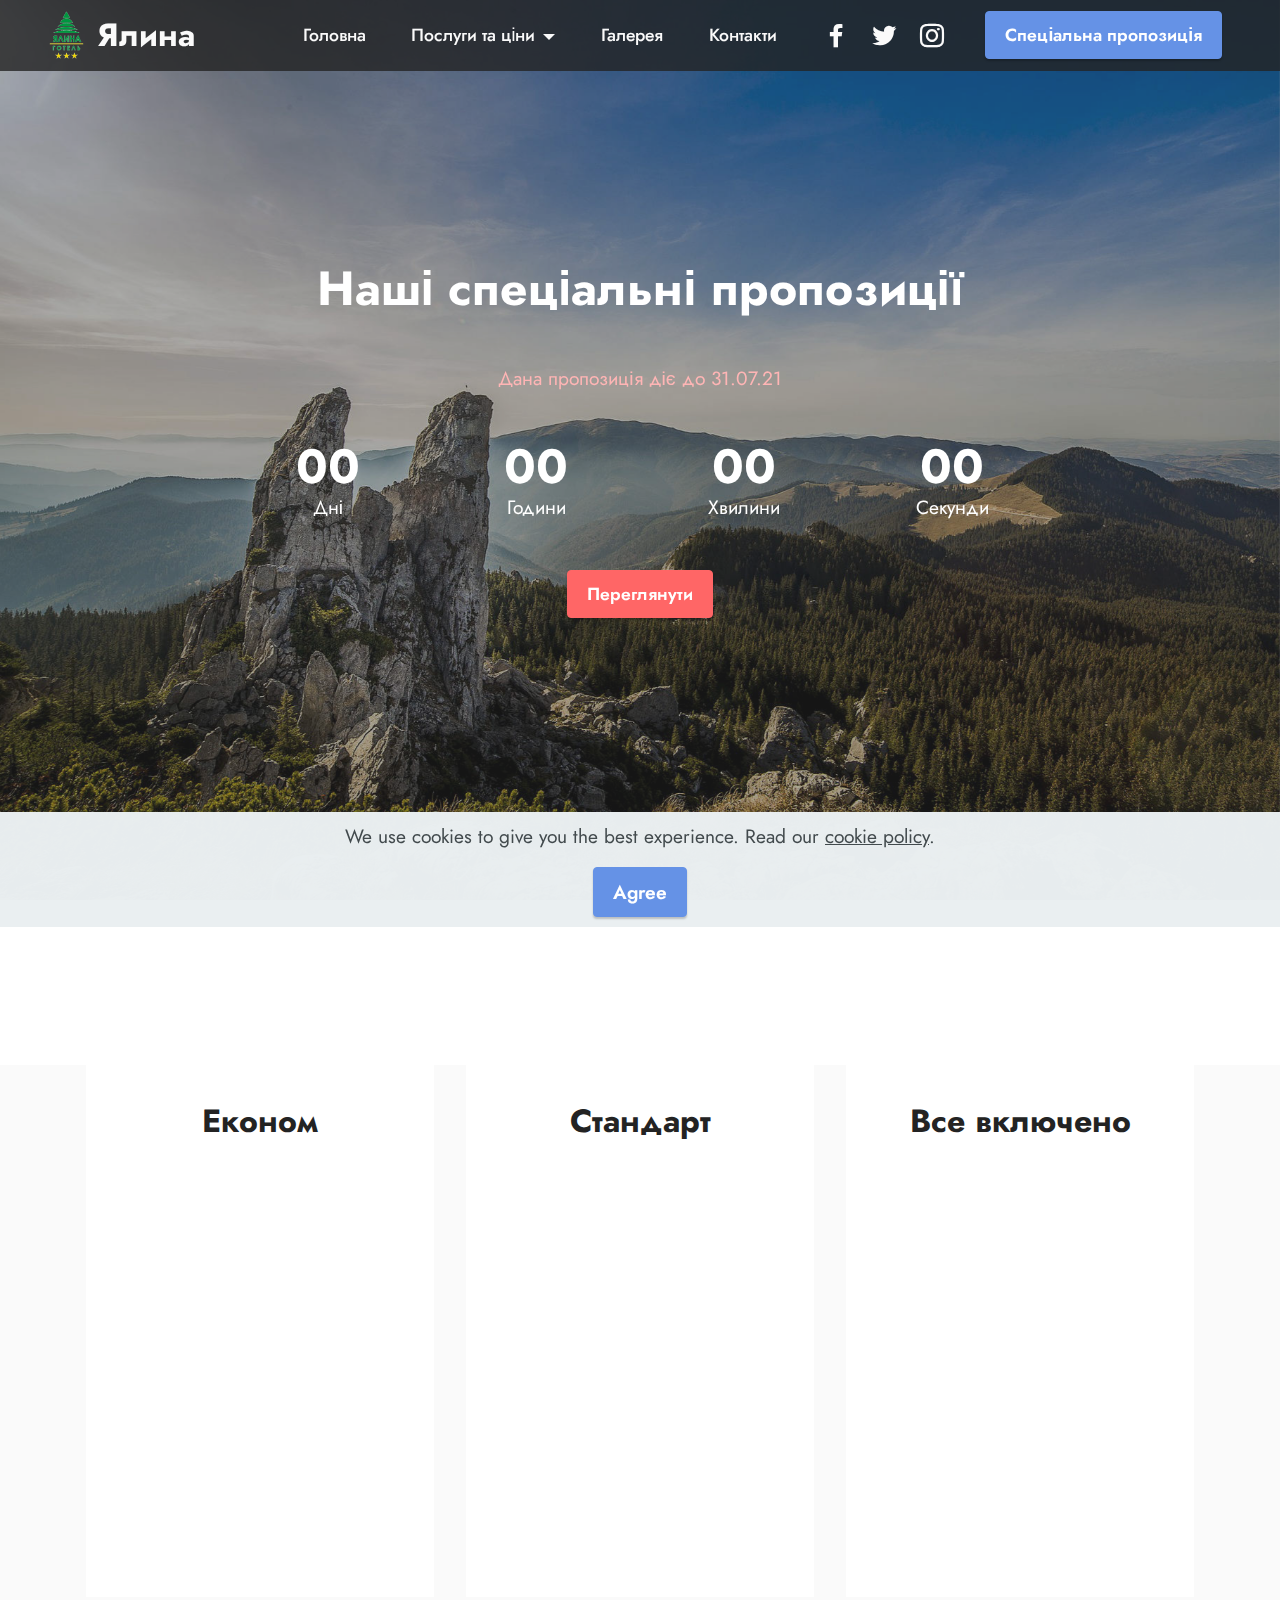
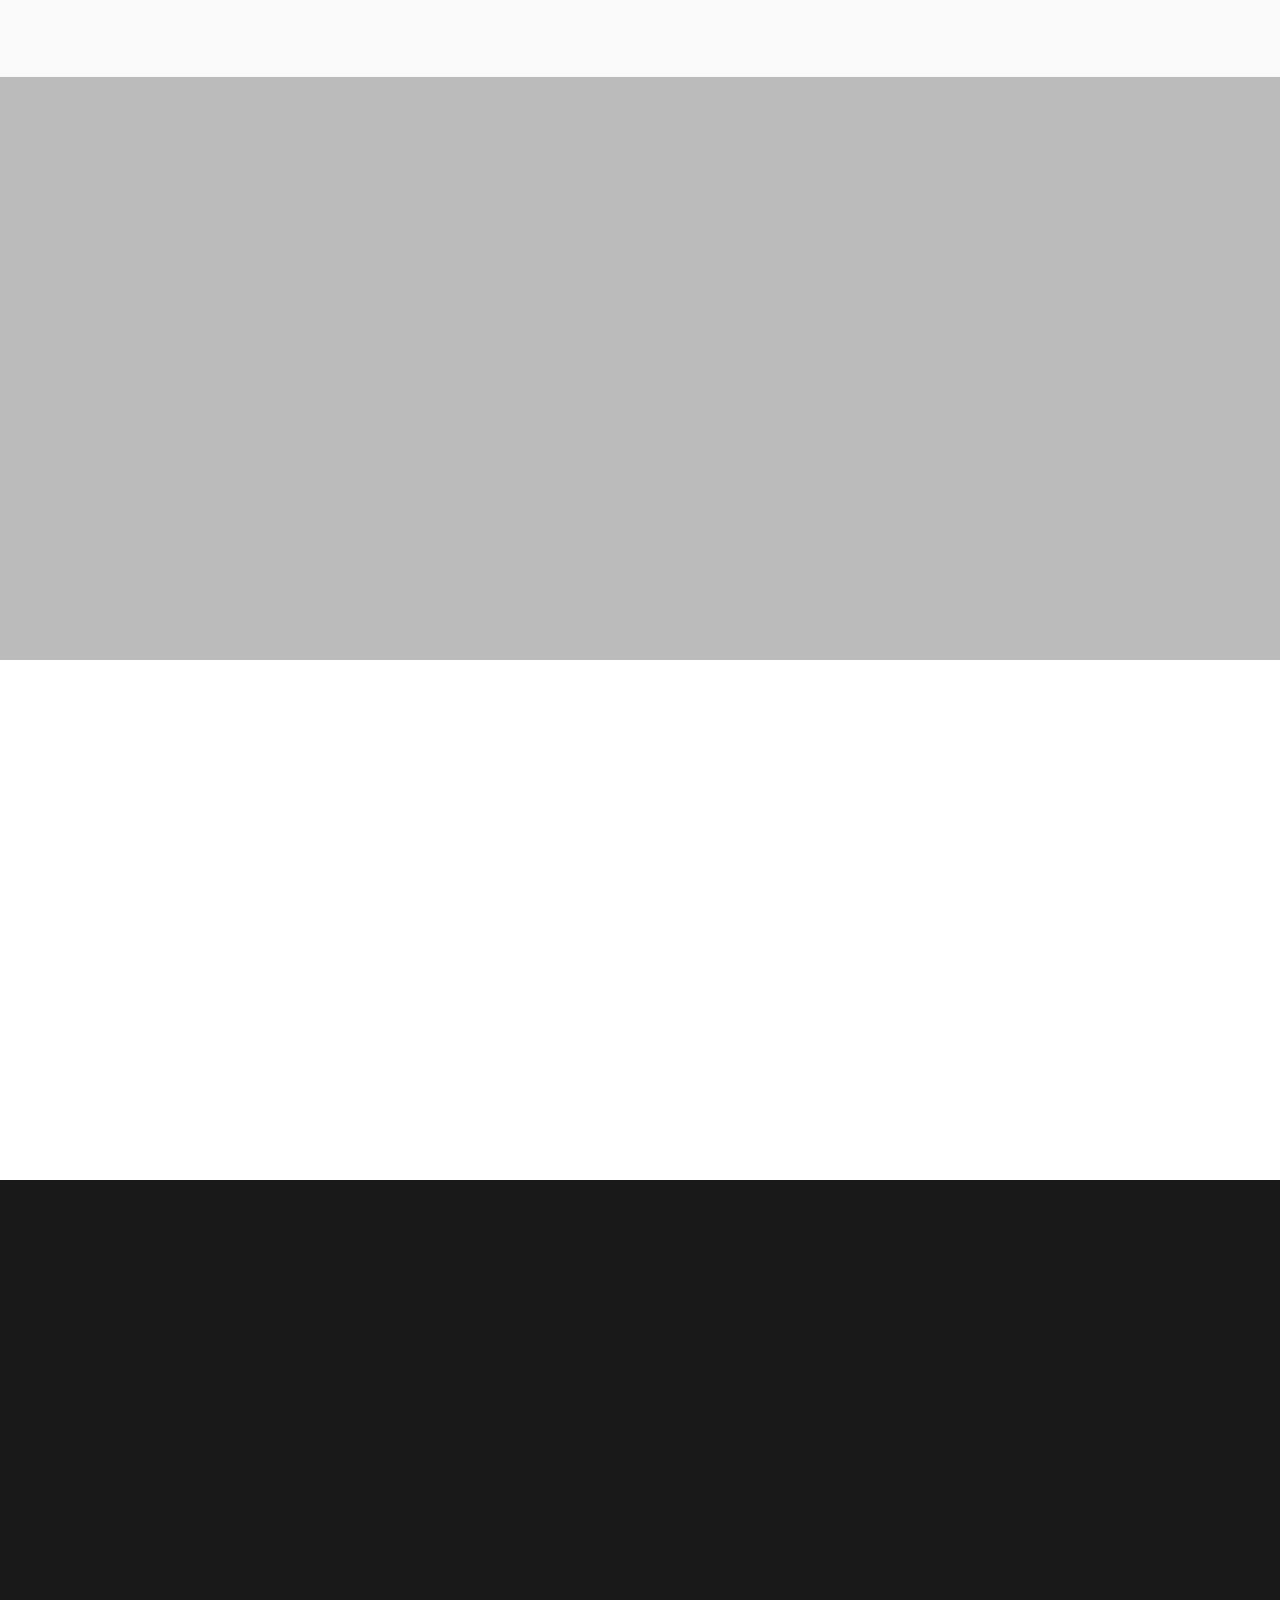
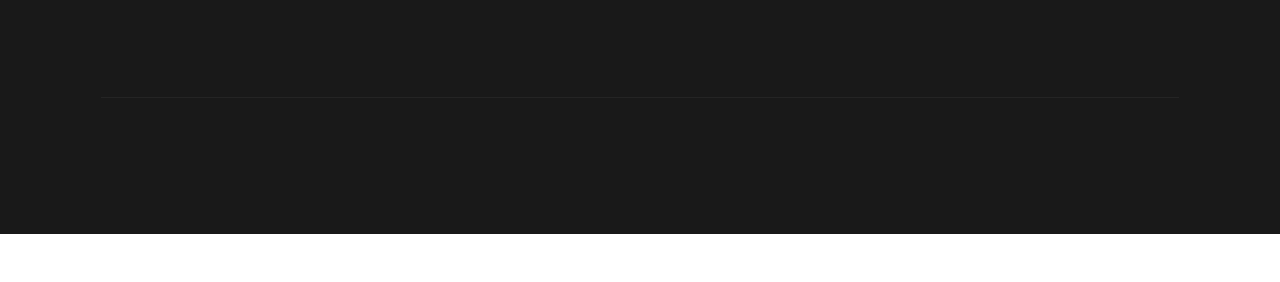
==== specilna-propozucia.html @ 3aae011f "Add files via upload" ====
<!DOCTYPE html>
<html  >
<head>
  <!-- Site made with Mobirise Website Builder v5.3.0, https://mobirise.com -->
  <meta charset="UTF-8">
  <meta http-equiv="X-UA-Compatible" content="IE=edge">
  <meta name="generator" content="Mobirise v5.3.0, mobirise.com">
  <meta name="twitter:card" content="summary_large_image"/>
  <meta name="twitter:image:src" content="assets/images/specilna-propozucia-meta.png">
  <meta property="og:image" content="assets/images/specilna-propozucia-meta.png">
  <meta name="twitter:title" content="Акція - готель "Ялина"">
  <meta name="viewport" content="width=device-width, initial-scale=1, minimum-scale=1">
  <link rel="shortcut icon" href="assets/images/logo1-74x95.png" type="image/x-icon">
  <meta name="description" content="">
  
  
  <title>Акція - готель "Ялина"</title>
  <link rel="stylesheet" href="assets/tether/tether.min.css">
  <link rel="stylesheet" href="assets/bootstrap/css/bootstrap.min.css">
  <link rel="stylesheet" href="assets/bootstrap/css/bootstrap-grid.min.css">
  <link rel="stylesheet" href="assets/bootstrap/css/bootstrap-reboot.min.css">
  <link rel="stylesheet" href="assets/web/assets/gdpr-plugin/gdpr-styles.css">
  <link rel="stylesheet" href="assets/animatecss/animate.css">
  <link rel="stylesheet" href="assets/dropdown/css/style.css">
  <link rel="stylesheet" href="assets/formstyler/jquery.formstyler.css">
  <link rel="stylesheet" href="assets/formstyler/jquery.formstyler.theme.css">
  <link rel="stylesheet" href="assets/datepicker/jquery.datetimepicker.min.css">
  <link rel="stylesheet" href="assets/socicon/css/styles.css">
  <link rel="stylesheet" href="assets/theme/css/style.css">
  <link rel="preload" as="style" href="assets/mobirise/css/mbr-additional.css"><link rel="stylesheet" href="assets/mobirise/css/mbr-additional.css" type="text/css">
  
  
  
  
</head>
<body>
  
  <section class="menu menu3 cid-sxKw4YbB1I" once="menu" id="menu3-o">
    
    <nav class="navbar navbar-dropdown navbar-fixed-top navbar-expand-lg">
        <div class="container-fluid">
            <div class="navbar-brand">
                <span class="navbar-logo">
                    
                        <a href="index.html"><img src="assets/images/logo1-74x95.png" alt="OdesaTour" style="height: 3rem;"></a>
                    
                </span>
                <span class="navbar-caption-wrap"><a class="navbar-caption text-white text-primary display-5" href="index.html">Ялина</a></span>
            </div>
            <button class="navbar-toggler" type="button" data-toggle="collapse" data-target="#navbarSupportedContent" aria-controls="navbarNavAltMarkup" aria-expanded="false" aria-label="Toggle navigation">
                <div class="hamburger">
                    <span></span>
                    <span></span>
                    <span></span>
                    <span></span>
                </div>
            </button>
            <div class="collapse navbar-collapse" id="navbarSupportedContent">
                <ul class="navbar-nav nav-dropdown" data-app-modern-menu="true"><li class="nav-item"><a class="nav-link link text-white text-primary display-4" href="index.html">
                            Головна</a></li>
                    <li class="nav-item dropdown"><a class="nav-link link text-white dropdown-toggle display-4" href="#" data-toggle="dropdown-submenu" aria-expanded="true">
                            Послуги та ціни</a><div class="dropdown-menu"><a class="text-white dropdown-item text-primary display-4" href="rozvagy.html">Розваги</a><a class="text-white dropdown-item text-primary display-4" href="prozhyvannya.html">Проживання</a><a class="text-white dropdown-item text-primary display-4" href="harchuvannya.html">Харчування</a></div></li>
                    <li class="nav-item"><a class="nav-link link text-white text-primary display-4" href="galereya.html">Галерея</a>
                    </li><li class="nav-item"><a class="nav-link link text-white text-primary display-4" href="contacts.html">Контакти</a></li></ul>
                <div class="icons-menu">
                    <a class="iconfont-wrapper" href="https://facebook.com" target="_blank">
                        <span class="p-2 mbr-iconfont socicon-facebook socicon"></span>
                    </a>
                    <a class="iconfont-wrapper" href="https://twitter.com" target="_blank">
                        <span class="p-2 mbr-iconfont socicon-twitter socicon"></span>
                    </a>
                    <a class="iconfont-wrapper" href="https://instagram.com" target="_blank">
                        <span class="p-2 mbr-iconfont socicon-instagram socicon"></span>
                    </a>
                    
                </div>
                <div class="navbar-buttons mbr-section-btn"><a class="btn btn-primary display-4" href="specilna-propozucia.html">
                        Спеціальна пропозиція</a></div>
            </div>
        </div>
    </nav>
</section>

<section class="countdown4 cid-sxKw58OVvD mbr-fullscreen mbr-parallax-background" id="countdown4-u">
    
    <div class="mbr-overlay" style="opacity: 0.4; background-color: rgb(53, 53, 53);">
    </div>
    <div class="container-fluid">
        <div class="row justify-content-center">
            <div class="col-lg-8">
                <h3 class="mbr-section-title mb-5 align-center mbr-fonts-style display-2">
                    <strong>Наші спеціальні пропозиції</strong></h3>
                <h4 class="mbr-section-subtitle mb-5 align-center mbr-fonts-style display-7">
                    Дана пропозиція діє до 31.07.21</h4>
                <div class="countdown-cont align-center mb-5">
                    <div class="daysCountdown col-xs-3 col-sm-3 col-md-3" title="Дні"></div>
                    <div class="hoursCountdown col-xs-3 col-sm-3 col-md-3" title="Години"></div>
                    <div class="minutesCountdown col-xs-3 col-sm-3 col-md-3" title="Хвилини"></div>
                    <div class="secondsCountdown col-xs-3 col-sm-3 col-md-3" title="Секунди"></div>
                    <div class="countdown" data-due-date="2021/07/31"></div>
                </div>
                
                
                <div class="mbr-section-btn align-center mt-5"><a class="btn btn-secondary display-4" href="specilna-propozucia.html#content4-15">
                        Переглянути</a></div>
            </div>
        </div>
    </div>
</section>

<section class="content4 cid-sxKxhBatUi" id="content4-15">
    
    
    <div class="container-fluid">
        <div class="row justify-content-center">
            <div class="title col-md-12 col-lg-10">
                <h3 class="mbr-section-title mbr-fonts-style align-center mb-4 display-2"><strong>Комплексні пакети послуг</strong></h3>
                
                
            </div>
        </div>
    </div>
</section>

<section class="pricing2 cid-sxKwYdld9l" id="pricing2-13">
    

    
    <div class="container">
        <div class="row justify-content-center">
            <div class="col-12 col-md-6 align-center col-lg-4">
                <div class="plan">
                    <div class="plan-header">
                        <h6 class="plan-title mbr-fonts-style mb-3 display-5">
                            <strong>Економ</strong></h6>
                        <div class="plan-price">
                            <p class="price mbr-fonts-style m-0 display-2"><strong>400 грн.</strong></p>
                            <p class="price-term mbr-fonts-style mb-3 display-7"><strong>за персону/день</strong></p>
                        </div>
                    </div>
                    <div class="plan-body">
                        <div class="plan-list mb-4">
                            <ul class="list-group mbr-fonts-style list-group-flush display-7">
                                <li class="list-group-item">Зустріч та трансфер&nbsp;</li><li class="list-group-item">Проживання (номер стандарт)</li><li class="list-group-item">Сніданки включені</li><li class="list-group-item">2 екскурсії на вибір</li>
                            </ul>
                        </div>
                        <div class="mbr-section-btn text-center"><a href="specilna-propozucia.html#form3-z" class="btn btn-primary display-4">Замовити</a></div>
                    </div>
                </div>
            </div>
            <div class="col-12 col-md-6 align-center col-lg-4">
                <div class="plan">
                    <div class="plan-header">
                        <h6 class="plan-title mbr-fonts-style mb-3 display-5">
                            <strong>Стандарт</strong></h6>
                        <div class="plan-price">
                            <p class="price mbr-fonts-style m-0 display-2"><strong>550 грн.</strong></p>
                            <p class="price-term mbr-fonts-style mb-3 display-7"><strong>за персону/день</strong></p>
                        </div>
                    </div>
                    <div class="plan-body">
                        <div class="plan-list mb-4">
                            <ul class="list-group mbr-fonts-style list-group-flush display-7">
                                <li class="list-group-item">Зустріч та трансфер</li><li class="list-group-item">Проживання (номер стандарт+)</li><li class="list-group-item">Сніданки та вечері включені</li><li class="list-group-item">3 екскурсії на вибір</li>
                            </ul>
                        </div>
                        <div class="mbr-section-btn text-center"><a href="specilna-propozucia.html#form3-z" class="btn btn-primary display-4">Замовити</a></div>
                    </div>
                </div>
            </div>
            <div class="col-12 col-md-6 align-center col-lg-4">
                <div class="plan">
                    <div class="plan-header">
                        <h6 class="plan-title mbr-fonts-style mb-3 display-5">
                            <strong>Все включено</strong></h6>
                        <div class="plan-price">
                            <p class="price mbr-fonts-style m-0 display-2"><strong>700 грн.</strong></p>
                            <p class="price-term mbr-fonts-style mb-3 display-7"><strong>за персону/день</strong></p>
                        </div>
                    </div>
                    <div class="plan-body">
                        <div class="plan-list mb-4">
                            <ul class="list-group mbr-fonts-style list-group-flush display-7">
                                <li class="list-group-item">Зустріч та трансфер</li><li class="list-group-item">Проживання (номер&nbsp; &nbsp; люкс)</li><li class="list-group-item">3-разове харчування</li><li class="list-group-item">4 екскурсії на вибір</li>
                            </ul>
                        </div>
                        <div class="mbr-section-btn text-center"><a href="specilna-propozucia.html#form3-z" class="btn btn-primary display-4">Замовити</a></div>
                    </div>
                </div>
            </div>
            
        </div>
    </div>
</section>

<section class="form3 cid-sxKw5ilrIB" id="form3-z">

    

    

    <div class="container-fluid">
        <div class="row justify-content-center">
            <div class="col-lg-7 col-12">
                <div class="image-wrapper">
                    <img class="w-100" src="assets/images/mbr-1432x716.png" alt="Mobirise">
                </div>
            </div>
            <div class="col-lg-3 offset-lg-1 mbr-form" data-form-type="formoid">
                <form action="https://mobirise.eu/" method="POST" class="mbr-form form-with-styler" data-form-title="Form Name"><input type="hidden" name="email" data-form-email="true" value="PuGVGfWvTMz2qU2LfwcEeriyXpfNe7PUrhu3oEhnY/q1YLT/mmsUmbqyINqTjVnm363Z9TgTIB5iRdrmDFhDoBpx+EFswi2B+HP63rRVJSyCL6EEbphBkucCvJJM1HVr">
                    <div class="row">
                        <div hidden="hidden" data-form-alert="" class="alert alert-success col-12">Дякуємо за звернення!</div>
                        <div hidden="hidden" data-form-alert-danger="" class="alert alert-danger col-12">Oops...! some
                            problem!</div>
                    </div>
                    <div class="dragArea row">
                        <div class="col-lg-12 col-md-12 col-sm-12">
                            <h1 class="mbr-section-title mb-4 display-2">Скористатись пропозицією</h1>
                        </div>
                        <div class="col-lg-12 col-md-12 col-sm-12">
                            <p class="mbr-text mbr-fonts-style mb-4 display-7">Ми Вам зателефонуємо</p>
                        </div>
                        <div data-for="name" class="col-lg-12 col-md col-sm-12 form-group">
                            <input type="text" name="name" placeholder="Ім'я" data-form-field="name" class="form-control" value="" id="name-form3-z">
                        </div>
                        <div class="col-lg-12 col-md col-sm-12 form-group" data-for="email">
                            <input type="email" name="email" placeholder="№ телефону" data-form-field="email" class="form-control" value="" id="email-form3-z">
                        </div>
                        <div class="col-md-auto col-12 mbr-section-btn"><button type="submit" class="btn btn-black display-4">ЗАМОВИТИ</button></div>
                    </div>
                <span class="gdpr-block">
<label>
<span class="textGDPR display-7" style="color: #a7a7a7"><input type="checkbox" name="gdpr" id="gdpr-form3-z" required="">Продовжуючи Ви погоджуєтесь з нашими <a style="color: #149dcc; text-decoration: none;" href="terms.html">Terms of Service</a> та <a style="color: #149dcc; text-decoration: none;" href="policy.html">Privacy Policy</a>.</span>
</label>
</span></form>
            </div>
            <div class="offset-lg-1"></div>
        </div>
    </div>
</section>

<section class="social2 cid-sxKw5jF7UT" id="share2-10">
    
     
    
    

    <div class="container">
        <div class="media-container-row">
            <div class="col-12">
                <h3 class="mbr-section-title align-center mb-3 mbr-fonts-style display-2">
                    <strong>Поділитись сторінкою</strong></h3>
                <div>
                    <div class="mbr-social-likes align-center" data-counters="false">
                        <span class="btn btn-social facebook m-2">
                            <i class="socicon socicon-facebook"></i>
                        </span>
                        <span class="btn btn-social twitter m-2">
                            <i class="socicon socicon-twitter"></i>
                        </span>
                        
                        
                        <span class="btn btn-social pinterest m-2">
                            <i class="socicon socicon-pinterest"></i>
                        </span>
                        
                    </div>
                </div>
            </div>
        </div>
    </div>
</section>

<section class="share3 cid-sxS6e47OzR" id="share3-3i">
    
     
    
    

    <div class="container">
        <div class="media-container-row">
            <div class="col-12">
                <h3 class="mbr-section-title align-center mb-3 mbr-fonts-style display-2">
                    <strong>Слідкуйте за нами!</strong>
                </h3>
                <div class="social-list align-center">
                   
                    <a class="iconfont-wrapper bg-facebook m-2 " target="_blank" href="https://faceboook.com">
                            <span class="socicon-facebook socicon"></span>
                        </a>
                        <a class="iconfont-wrapper bg-twitter m-2" href="https://twitter.com" target="_blank">
                            <span class="socicon-twitter socicon"></span>
                        </a>
                        <a class="iconfont-wrapper bg-instagram m-2" href="https://instagram.com" target="_blank">
                            <span class="socicon-instagram socicon"></span>
                        </a>
                        
                        
                        
                        
                        
                        <a class="iconfont-wrapper bg-tiktok m-2" href="https://tiktok.com" target="_blank">
                            <span class="socicon-tiktok socicon"></span>
                        </a>
                        <a class="iconfont-wrapper bg-youtube m-2" href="https://youtube.com" target="_blank">
                            <span class="socicon-youtube socicon"></span>
                        </a>
                        
                </div>
            </div>
        </div>
    </div>
</section>

<section class="footer6 cid-sxKw5mDN7V mbr-parallax-background" once="footers" id="footer6-12">

    

    <div class="mbr-overlay" style="opacity: 0.9; background-color: rgb(0, 0, 0);"></div>

    <div class="container">
        <div class="row content mbr-white">
            <div class="col-12 col-md-3 mbr-fonts-style display-7">
                <h5 class="mbr-section-subtitle mbr-fonts-style mb-2 display-7">
                    <strong>Адреса</strong></h5>
                <p class="mbr-text mbr-fonts-style display-7">вул. Карпатська, 88<br>с. Поляниця&nbsp;<br>Івано-Франківська область&nbsp;<br>	78593, Україна</p> <br>
                <h5 class="mbr-section-subtitle mbr-fonts-style mb-2 mt-4 display-7">
                    <strong>Контакти</strong></h5>
                <p class="mbr-text mbr-fonts-style mb-4 display-7">
                    Email: <a href="mailto:yalyna.hot@gmail.com" class="text-primary">yalyna.hot@gmail.com</a>&nbsp;<br>
                    Phone: <a href="tel:+38(096)7557572" class="text-primary">+38(096)755 75 72</a> <br><br></p>
            </div>
            <div class="col-12 col-md-3 mbr-fonts-style display-7">
                <h5 class="mbr-section-subtitle mbr-fonts-style mb-2 display-7">
                    <strong>Посилання</strong></h5>
                <ul class="list mbr-fonts-style mb-4 display-4">
                    <li class="mbr-text item-wrap"><a href="http://www.if.gov.ua/files/uploads/touroperators_(1).pdf" class="text-primary">Туроператори Івано-Франківської області</a></li><li class="mbr-text item-wrap"><a href="http://www.if.gov.ua/files/uploads/%D0%A2%D0%86%D0%A6%D0%B8.2019.pdf" class="text-primary">Туристично-інформаційні центри</a><br></li><li class="mbr-text item-wrap"><a href="https://www.karpaty.info/ua/info/useful/telephone/" class="text-primary">Гірські пошуково-рятувальні підрозділи</a><br><br></li><li class="mbr-text item-wrap"><br></li>
                </ul>
                <h5 class="mbr-section-subtitle mbr-fonts-style mb-2 mt-5 display-7">
                    <strong><br></strong><br></h5>
                <p class="mbr-text mbr-fonts-style mb-4 display-7"></p>
            </div>
            <div class="col-12 col-md-6">
                <div class="google-map"><iframe frameborder="0" style="border:0" src="https://www.google.com/maps/embed/v1/place?key=AIzaSyCZI5F_k6S1k46ujh0SNrapM89f7mJxd30&amp;q=48.34835142710566, 24.439808450960108" allowfullscreen=""></iframe></div>
            </div>
            <div class="col-md-6">
                <div class="social-list align-left">
                    <div class="soc-item">
                        <a href="https://twitter.com/" target="_blank">
                            <span class="mbr-iconfont mbr-iconfont-social socicon-twitter socicon"></span>
                        </a>
                    </div>
                    <div class="soc-item">
                        <a href="https://www.facebook.com/" target="_blank">
                            <span class="mbr-iconfont mbr-iconfont-social socicon-facebook socicon"></span>
                        </a>
                    </div>
                    <div class="soc-item">
                        <a href="https://www.youtube.com" target="_blank">
                            <span class="mbr-iconfont mbr-iconfont-social socicon-youtube socicon"></span>
                        </a>
                    </div>
                    <div class="soc-item">
                        <a href="https://instagram.com/" target="_blank">
                            <span class="mbr-iconfont mbr-iconfont-social socicon-instagram socicon"></span>
                        </a>
                    </div>
                    
                    
                </div>
            </div>
        </div>
        <div class="footer-lower">
            <div class="media-container-row">
                <div class="col-sm-12">
                    <hr>
                </div>
            </div>
            <div class="col-sm-12 copyright pl-0">
                <p class="mbr-text mbr-fonts-style mbr-white display-7">
                    © Copyright 2021 Юрій Щерб'юк ПІ-17-01 - Всі права застережено</p>
            </div>
        </div>
    </div>
</section><section style="background-color: #fff; font-family: -apple-system, BlinkMacSystemFont, 'Segoe UI', 'Roboto', 'Helvetica Neue', Arial, sans-serif; color:#aaa; font-size:12px; padding: 0; align-items: center; display: flex;"><a href="https://mobirise.site/a" style="flex: 1 1; height: 3rem; padding-left: 1rem;"></a><p style="flex: 0 0 auto; margin:0; padding-right:1rem;">This <a href="https://mobirise.site/e" style="color:#aaa;">web page</a> was started with Mobirise</p></section><script src="assets/web/assets/jquery/jquery.min.js"></script>  <script src="assets/popper/popper.min.js"></script>  <script src="assets/tether/tether.min.js"></script>  <script src="assets/bootstrap/js/bootstrap.min.js"></script>  <script src="assets/web/assets/cookies-alert-plugin/cookies-alert-core.js"></script>  <script src="assets/web/assets/cookies-alert-plugin/cookies-alert-script.js"></script>  <script src="assets/smoothscroll/smooth-scroll.js"></script>  <script src="assets/viewportchecker/jquery.viewportchecker.js"></script>  <script src="assets/dropdown/js/nav-dropdown.js"></script>  <script src="assets/dropdown/js/navbar-dropdown.js"></script>  <script src="assets/touchswipe/jquery.touch-swipe.min.js"></script>  <script src="assets/countdown/jquery.countdown.min.js"></script>  <script src="assets/parallax/jarallax.min.js"></script>  <script src="assets/formstyler/jquery.formstyler.js"></script>  <script src="assets/formstyler/jquery.formstyler.min.js"></script>  <script src="assets/datepicker/jquery.datetimepicker.full.js"></script>  <script src="assets/sociallikes/social-likes.js"></script>  <script src="assets/theme/js/script.js"></script>  <script src="assets/formoid/formoid.min.js"></script>  
  
  
<input name="cookieData" type="hidden" data-cookie-customDialogSelector='null' data-cookie-colorText='#424a4d' data-cookie-colorBg='rgba(234, 239, 241, 0.99)' data-cookie-textButton='Agree' data-cookie-colorButton='' data-cookie-colorLink='#424a4d' data-cookie-underlineLink='true' data-cookie-text="We use cookies to give you the best experience. Read our <a href='privacy.html'>cookie policy</a>.">
   <div id="scrollToTop" class="scrollToTop mbr-arrow-up"><a style="text-align: center;"><i class="mbr-arrow-up-icon mbr-arrow-up-icon-cm cm-icon cm-icon-smallarrow-up"></i></a></div>
    <input name="animation" type="hidden">
  </body>
</html>
---- assets/web/assets/gdpr-plugin/gdpr-styles.css ----
.gdpr-block {
    padding: 10px;
    font-size: 14px;
    display: block;
    width: 100%;
    text-align: center;
}
.gdpr-block.covert {
	display: none;
}
.textGDPR {
    position: relative;
}
.gdpr-block label span.textGDPR input[name='gdpr']{
    width: 15px;
    height: 15px;
    margin: 0;
    position: absolute;
    top: 3px;
    left: -20px;
}
.gdpr-block label {
    color: #a7a7a7;
    vertical-align: middle;
    user-select: none;
    margin-bottom: 0;
}
---- assets/dropdown/css/style.css ----
.navbar-dropdown {
  left: 0;
  padding: 0;
  position: absolute;
  right: 0;
  top: 0;
  transition: all 0.45s ease;
  z-index: 1030;
  background: #282828; }
  .navbar-dropdown .navbar-logo {
    margin-right: 0.8rem;
    transition: margin 0.3s ease-in-out;
    vertical-align: middle; }
    .navbar-dropdown .navbar-logo img {
      height: 3.125rem;
      transition: all 0.3s ease-in-out; }
    .navbar-dropdown .navbar-logo.mbr-iconfont {
      font-size: 3.125rem;
      line-height: 3.125rem; }
  .navbar-dropdown .navbar-caption {
    font-weight: 700;
    white-space: normal;
    vertical-align: -4px;
    line-height: 3.125rem !important; }
    .navbar-dropdown .navbar-caption, .navbar-dropdown .navbar-caption:hover {
      color: inherit;
      text-decoration: none; }
  .navbar-dropdown .mbr-iconfont + .navbar-caption {
    vertical-align: -1px; }
  .navbar-dropdown.navbar-fixed-top {
    position: fixed; }
  .navbar-dropdown .navbar-brand span {
    vertical-align: -4px; }
  .navbar-dropdown.bg-color.transparent {
    background: none; }
  .navbar-dropdown.navbar-short .navbar-brand {
    padding: 0.625rem 0; }
    .navbar-dropdown.navbar-short .navbar-brand span {
      vertical-align: -1px; }
  .navbar-dropdown.navbar-short .navbar-caption {
    line-height: 2.375rem !important;
    vertical-align: -2px; }
  .navbar-dropdown.navbar-short .navbar-logo {
    margin-right: 0.5rem; }
    .navbar-dropdown.navbar-short .navbar-logo img {
      height: 2.375rem; }
    .navbar-dropdown.navbar-short .navbar-logo.mbr-iconfont {
      font-size: 2.375rem;
      line-height: 2.375rem; }
  .navbar-dropdown.navbar-short .mbr-table-cell {
    height: 3.625rem; }
  .navbar-dropdown .navbar-close {
    left: 0.6875rem;
    position: fixed;
    top: 0.75rem;
    z-index: 1000; }
  .navbar-dropdown .hamburger-icon {
    content: "";
    display: inline-block;
    vertical-align: middle;
    width: 16px;
    -webkit-box-shadow: 0 -6px 0 1px #282828,0 0 0 1px #282828,0 6px 0 1px #282828;
    -moz-box-shadow: 0 -6px 0 1px #282828,0 0 0 1px #282828,0 6px 0 1px #282828;
    box-shadow: 0 -6px 0 1px #282828,0 0 0 1px #282828,0 6px 0 1px #282828; }

.dropdown-menu .dropdown-toggle[data-toggle="dropdown-submenu"]::after {
  border-bottom: 0.35em solid transparent;
  border-left: 0.35em solid;
  border-right: 0;
  border-top: 0.35em solid transparent;
  margin-left: 0.3rem; }

.dropdown-menu .dropdown-item:focus {
  outline: 0; }

.nav-dropdown {
  font-size: 0.75rem;
  font-weight: 500;
  height: auto !important; }
  .nav-dropdown .nav-btn {
    padding-left: 1rem; }
  .nav-dropdown .link {
    margin: .667em 1.667em;
    font-weight: 500;
    padding: 0;
    transition: color .2s ease-in-out; }
    .nav-dropdown .link.dropdown-toggle {
      margin-right: 2.583em; }
      .nav-dropdown .link.dropdown-toggle::after {
        margin-left: .25rem;
        border-top: 0.35em solid;
        border-right: 0.35em solid transparent;
        border-left: 0.35em solid transparent;
        border-bottom: 0; }
      .nav-dropdown .link.dropdown-toggle[aria-expanded="true"] {
        margin: 0;
        padding: 0.667em 3.263em  0.667em 1.667em; }
  .nav-dropdown .link::after,
  .nav-dropdown .dropdown-item::after {
    color: inherit; }
  .nav-dropdown .btn {
    font-size: 0.75rem;
    font-weight: 700;
    letter-spacing: 0;
    margin-bottom: 0;
    padding-left: 1.25rem;
    padding-right: 1.25rem; }
  .nav-dropdown .dropdown-menu {
    border-radius: 0;
    border: 0;
    left: 0;
    margin: 0;
    padding-bottom: 1.25rem;
    padding-top: 1.25rem;
    position: relative; }
  .nav-dropdown .dropdown-submenu {
    margin-left: 0.125rem;
    top: 0; }
  .nav-dropdown .dropdown-item {
    font-weight: 500;
    line-height: 2;
    padding: 0.3846em 4.615em 0.3846em 1.5385em;
    position: relative;
    transition: color .2s ease-in-out, background-color .2s ease-in-out; }
    .nav-dropdown .dropdown-item::after {
      margin-top: -0.3077em;
      position: absolute;
      right: 1.1538em;
      top: 50%; }
    .nav-dropdown .dropdown-item:focus, .nav-dropdown .dropdown-item:hover {
      background: none; }

@media (max-width: 767px) {
  .nav-dropdown.navbar-toggleable-sm {
    bottom: 0;
    display: none;
    left: 0;
    overflow-x: hidden;
    position: fixed;
    top: 0;
    transform: translateX(-100%);
    -ms-transform: translateX(-100%);
    -webkit-transform: translateX(-100%);
    width: 18.75rem;
    z-index: 999; } }
.nav-dropdown.navbar-toggleable-xl {
  bottom: 0;
  display: none;
  left: 0;
  overflow-x: hidden;
  position: fixed;
  top: 0;
  transform: translateX(-100%);
  -ms-transform: translateX(-100%);
  -webkit-transform: translateX(-100%);
  width: 18.75rem;
  z-index: 999; }

.nav-dropdown-sm {
  display: block !important;
  overflow-x: hidden;
  overflow: auto;
  padding-top: 3.875rem; }
  .nav-dropdown-sm::after {
    content: "";
    display: block;
    height: 3rem;
    width: 100%; }
  .nav-dropdown-sm.collapse.in ~ .navbar-close {
    display: block !important; }
  .nav-dropdown-sm.collapsing, .nav-dropdown-sm.collapse.in {
    transform: translateX(0);
    -ms-transform: translateX(0);
    -webkit-transform: translateX(0);
    transition: all 0.25s ease-out;
    -webkit-transition: all 0.25s ease-out;
    background: #282828; }
  .nav-dropdown-sm.collapsing[aria-expanded="false"] {
    transform: translateX(-100%);
    -ms-transform: translateX(-100%);
    -webkit-transform: translateX(-100%); }
  .nav-dropdown-sm .nav-item {
    display: block;
    margin-left: 0 !important;
    padding-left: 0; }
  .nav-dropdown-sm .link,
  .nav-dropdown-sm .dropdown-item {
    border-top: 1px dotted rgba(255, 255, 255, 0.1);
    font-size: 0.8125rem;
    line-height: 1.6;
    margin: 0 !important;
    padding: 0.875rem 2.4rem 0.875rem 1.5625rem !important;
    position: relative;
    white-space: normal; }
    .nav-dropdown-sm .link:focus, .nav-dropdown-sm .link:hover,
    .nav-dropdown-sm .dropdown-item:focus,
    .nav-dropdown-sm .dropdown-item:hover {
      background: rgba(0, 0, 0, 0.2) !important;
      color: #c0a375; }
  .nav-dropdown-sm .nav-btn {
    position: relative;
    padding: 1.5625rem 1.5625rem 0 1.5625rem; }
    .nav-dropdown-sm .nav-btn::before {
      border-top: 1px dotted rgba(255, 255, 255, 0.1);
      content: "";
      left: 0;
      position: absolute;
      top: 0;
      width: 100%; }
    .nav-dropdown-sm .nav-btn + .nav-btn {
      padding-top: 0.625rem; }
      .nav-dropdown-sm .nav-btn + .nav-btn::before {
        display: none; }
  .nav-dropdown-sm .btn {
    padding: 0.625rem 0; }
  .nav-dropdown-sm .dropdown-toggle[data-toggle="dropdown-submenu"]::after {
    margin-left: .25rem;
    border-top: 0.35em solid;
    border-right: 0.35em solid transparent;
    border-left: 0.35em solid transparent;
    border-bottom: 0; }
  .nav-dropdown-sm .dropdown-toggle[data-toggle="dropdown-submenu"][aria-expanded="true"]::after {
    border-top: 0;
    border-right: 0.35em solid transparent;
    border-left: 0.35em solid transparent;
    border-bottom: 0.35em solid; }
  .nav-dropdown-sm .dropdown-menu {
    margin: 0;
    padding: 0;
    position: relative;
    top: 0;
    left: 0;
    width: 100%;
    border: 0;
    float: none;
    border-radius: 0;
    background: none; }
  .nav-dropdown-sm .dropdown-submenu {
    left: 100%;
    margin-left: 0.125rem;
    margin-top: -1.25rem;
    top: 0; }

.navbar-toggleable-sm .nav-dropdown .dropdown-menu {
  position: absolute; }

.navbar-toggleable-sm .nav-dropdown .dropdown-submenu {
  left: 100%;
  margin-left: 0.125rem;
  margin-top: -1.25rem;
  top: 0; }

.navbar-toggleable-sm.opened .nav-dropdown .dropdown-menu {
  position: relative; }

.navbar-toggleable-sm.opened .nav-dropdown .dropdown-submenu {
  left: 0;
  margin-left: 00rem;
  margin-top: 0rem;
  top: 0; }

.is-builder .nav-dropdown.collapsing {
  transition: none !important; }

/*# sourceMappingURL=style.css.map */
---- assets/socicon/css/styles.css ----
@charset "UTF-8";

@font-face {
  font-family: 'Socicon';
  src:  url('../fonts/socicon.eot');
  src:  url('../fonts/socicon.eot?#iefix') format('embedded-opentype'),
    url('../fonts/socicon.woff2') format('woff2'),
    url('../fonts/socicon.ttf') format('truetype'),
    url('../fonts/socicon.woff') format('woff'),
    url('../fonts/socicon.svg#socicon') format('svg');
  font-weight: normal;
  font-style: normal;
  font-display: swap;
}

[data-icon]:before {
  font-family: "socicon" !important;
  content: attr(data-icon);
  font-style: normal !important;
  font-weight: normal !important;
  font-variant: normal !important;
  text-transform: none !important;
  speak: none;
  line-height: 1;
  -webkit-font-smoothing: antialiased;
  -moz-osx-font-smoothing: grayscale;
}

[class^="socicon-"], [class*=" socicon-"] {
  /* use !important to prevent issues with browser extensions that change fonts */
  font-family: 'Socicon' !important;
  speak: none;
  font-style: normal;
  font-weight: normal;
  font-variant: normal;
  text-transform: none;
  line-height: 1;

  /* Better Font Rendering =========== */
  -webkit-font-smoothing: antialiased;
  -moz-osx-font-smoothing: grayscale;
}

.socicon-eitaa:before {
  content: "\e97c";
}
.socicon-soroush:before {
  content: "\e97d";
}
.socicon-bale:before {
  content: "\e97e";
}
.socicon-zazzle:before {
  content: "\e97b";
}
.socicon-society6:before {
  content: "\e97a";
}
.socicon-redbubble:before {
  content: "\e979";
}
.socicon-avvo:before {
  content: "\e978";
}
.socicon-stitcher:before {
  content: "\e977";
}
.socicon-googlehangouts:before {
  content: "\e974";
}
.socicon-dlive:before {
  content: "\e975";
}
.socicon-vsco:before {
  content: "\e976";
}
.socicon-flipboard:before {
  content: "\e973";
}
.socicon-ubuntu:before {
  content: "\e958";
}
.socicon-artstation:before {
  content: "\e959";
}
.socicon-invision:before {
  content: "\e95a";
}
.socicon-torial:before {
  content: "\e95b";
}
.socicon-collectorz:before {
  content: "\e95c";
}
.socicon-seenthis:before {
  content: "\e95d";
}
.socicon-googleplaymusic:before {
  content: "\e95e";
}
.socicon-debian:before {
  content: "\e95f";
}
.socicon-filmfreeway:before {
  content: "\e960";
}
.socicon-gnome:before {
  content: "\e961";
}
.socicon-itchio:before {
  content: "\e962";
}
.socicon-jamendo:before {
  content: "\e963";
}
.socicon-mix:before {
  content: "\e964";
}
.socicon-sharepoint:before {
  content: "\e965";
}
.socicon-tinder:before {
  content: "\e966";
}
.socicon-windguru:before {
  content: "\e967";
}
.socicon-cdbaby:before {
  content: "\e968";
}
.socicon-elementaryos:before {
  content: "\e969";
}
.socicon-stage32:before {
  content: "\e96a";
}
.socicon-tiktok:before {
  content: "\e96b";
}
.socicon-gitter:before {
  content: "\e96c";
}
.socicon-letterboxd:before {
  content: "\e96d";
}
.socicon-threema:before {
  content: "\e96e";
}
.socicon-splice:before {
  content: "\e96f";
}
.socicon-metapop:before {
  content: "\e970";
}
.socicon-naver:before {
  content: "\e971";
}
.socicon-remote:before {
  content: "\e972";
}
.socicon-internet:before {
  content: "\e957";
}
.socicon-moddb:before {
  content: "\e94b";
}
.socicon-indiedb:before {
  content: "\e94c";
}
.socicon-traxsource:before {
  content: "\e94d";
}
.socicon-gamefor:before {
  content: "\e94e";
}
.socicon-pixiv:before {
  content: "\e94f";
}
.socicon-myanimelist:before {
  content: "\e950";
}
.socicon-blackberry:before {
  content: "\e951";
}
.socicon-wickr:before {
  content: "\e952";
}
.socicon-spip:before {
  content: "\e953";
}
.socicon-napster:before {
  content: "\e954";
}
.socicon-beatport:before {
  content: "\e955";
}
.socicon-hackerone:before {
  content: "\e956";
}
.socicon-hackernews:before {
  content: "\e946";
}
.socicon-smashwords:before {
  content: "\e947";
}
.socicon-kobo:before {
  content: "\e948";
}
.socicon-bookbub:before {
  content: "\e949";
}
.socicon-mailru:before {
  content: "\e94a";
}
.socicon-gitlab:before {
  content: "\e945";
}
.socicon-instructables:before {
  content: "\e944";
}
.socicon-portfolio:before {
  content: "\e943";
}
.socicon-codered:before {
  content: "\e940";
}
.socicon-origin:before {
  content: "\e941";
}
.socicon-nextdoor:before {
  content: "\e942";
}
.socicon-udemy:before {
  content: "\e93f";
}
.socicon-livemaster:before {
  content: "\e93e";
}
.socicon-crunchbase:before {
  content: "\e93b";
}
.socicon-homefy:before {
  content: "\e93c";
}
.socicon-calendly:before {
  content: "\e93d";
}
.socicon-realtor:before {
  content: "\e90f";
}
.socicon-tidal:before {
  content: "\e910";
}
.socicon-qobuz:before {
  content: "\e911";
}
.socicon-natgeo:before {
  content: "\e912";
}
.socicon-mastodon:before {
  content: "\e913";
}
.socicon-unsplash:before {
  content: "\e914";
}
.socicon-homeadvisor:before {
  content: "\e915";
}
.socicon-angieslist:before {
  content: "\e916";
}
.socicon-codepen:before {
  content: "\e917";
}
.socicon-slack:before {
  content: "\e918";
}
.socicon-openaigym:before {
  content: "\e919";
}
.socicon-logmein:before {
  content: "\e91a";
}
.socicon-fiverr:before {
  content: "\e91b";
}
.socicon-gotomeeting:before {
  content: "\e91c";
}
.socicon-aliexpress:before {
  content: "\e91d";
}
.socicon-guru:before {
  content: "\e91e";
}
.socicon-appstore:before {
  content: "\e91f";
}
.socicon-homes:before {
  content: "\e920";
}
.socicon-zoom:before {
  content: "\e921";
}
.socicon-alibaba:before {
  content: "\e922";
}
.socicon-craigslist:before {
  content: "\e923";
}
.socicon-wix:before {
  content: "\e924";
}
.socicon-redfin:before {
  content: "\e925";
}
.socicon-googlecalendar:before {
  content: "\e926";
}
.socicon-shopify:before {
  content: "\e927";
}
.socicon-freelancer:before {
  content: "\e928";
}
.socicon-seedrs:before {
  content: "\e929";
}
.socicon-bing:before {
  content: "\e92a";
}
.socicon-doodle:before {
  content: "\e92b";
}
.socicon-bonanza:before {
  content: "\e92c";
}
.socicon-squarespace:before {
  content: "\e92d";
}
.socicon-toptal:before {
  content: "\e92e";
}
.socicon-gust:before {
  content: "\e92f";
}
.socicon-ask:before {
  content: "\e930";
}
.socicon-trulia:before {
  content: "\e931";
}
.socicon-loomly:before {
  content: "\e932";
}
.socicon-ghost:before {
  content: "\e933";
}
.socicon-upwork:before {
  content: "\e934";
}
.socicon-fundable:before {
  content: "\e935";
}
.socicon-booking:before {
  content: "\e936";
}
.socicon-googlemaps:before {
  content: "\e937";
}
.socicon-zillow:before {
  content: "\e938";
}
.socicon-niconico:before {
  content: "\e939";
}
.socicon-toneden:before {
  content: "\e93a";
}
.socicon-augment:before {
  content: "\e908";
}
.socicon-bitbucket:before {
  content: "\e909";
}
.socicon-fyuse:before {
  content: "\e90a";
}
.socicon-yt-gaming:before {
  content: "\e90b";
}
.socicon-sketchfab:before {
  content: "\e90c";
}
.socicon-mobcrush:before {
  content: "\e90d";
}
.socicon-microsoft:before {
  content: "\e90e";
}
.socicon-pandora:before {
  content: "\e907";
}
.socicon-messenger:before {
  content: "\e906";
}
.socicon-gamewisp:before {
  content: "\e905";
}
.socicon-bloglovin:before {
  content: "\e904";
}
.socicon-tunein:before {
  content: "\e903";
}
.socicon-gamejolt:before {
  content: "\e901";
}
.socicon-trello:before {
  content: "\e902";
}
.socicon-spreadshirt:before {
  content: "\e900";
}
.socicon-500px:before {
  content: "\e000";
}
.socicon-8tracks:before {
  content: "\e001";
}
.socicon-airbnb:before {
  content: "\e002";
}
.socicon-alliance:before {
  content: "\e003";
}
.socicon-amazon:before {
  content: "\e004";
}
.socicon-amplement:before {
  content: "\e005";
}
.socicon-android:before {
  content: "\e006";
}
.socicon-angellist:before {
  content: "\e007";
}
.socicon-apple:before {
  content: "\e008";
}
.socicon-appnet:before {
  content: "\e009";
}
.socicon-baidu:before {
  content: "\e00a";
}
.socicon-bandcamp:before {
  content: "\e00b";
}
.socicon-battlenet:before {
  content: "\e00c";
}
.socicon-mixer:before {
  content: "\e00d";
}
.socicon-bebee:before {
  content: "\e00e";
}
.socicon-bebo:before {
  content: "\e00f";
}
.socicon-behance:before {
  content: "\e010";
}
.socicon-blizzard:before {
  content: "\e011";
}
.socicon-blogger:before {
  content: "\e012";
}
.socicon-buffer:before {
  content: "\e013";
}
.socicon-chrome:before {
  content: "\e014";
}
.socicon-coderwall:before {
  content: "\e015";
}
.socicon-curse:before {
  content: "\e016";
}
.socicon-dailymotion:before {
  content: "\e017";
}
.socicon-deezer:before {
  content: "\e018";
}
.socicon-delicious:before {
  content: "\e019";
}
.socicon-deviantart:before {
  content: "\e01a";
}
.socicon-diablo:before {
  content: "\e01b";
}
.socicon-digg:before {
  content: "\e01c";
}
.socicon-discord:before {
  content: "\e01d";
}
.socicon-disqus:before {
  content: "\e01e";
}
.socicon-douban:before {
  content: "\e01f";
}
.socicon-draugiem:before {
  content: "\e020";
}
.socicon-dribbble:before {
  content: "\e021";
}
.socicon-drupal:before {
  content: "\e022";
}
.socicon-ebay:before {
  content: "\e023";
}
.socicon-ello:before {
  content: "\e024";
}
.socicon-endomodo:before {
  content: "\e025";
}
.socicon-envato:before {
  content: "\e026";
}
.socicon-etsy:before {
  content: "\e027";
}
.socicon-facebook:before {
  content: "\e028";
}
.socicon-feedburner:before {
  content: "\e029";
}
.socicon-filmweb:before {
  content: "\e02a";
}
.socicon-firefox:before {
  content: "\e02b";
}
.socicon-flattr:before {
  content: "\e02c";
}
.socicon-flickr:before {
  content: "\e02d";
}
.socicon-formulr:before {
  content: "\e02e";
}
.socicon-forrst:before {
  content: "\e02f";
}
.socicon-foursquare:before {
  content: "\e030";
}
.socicon-friendfeed:before {
  content: "\e031";
}
.socicon-github:before {
  content: "\e032";
}
.socicon-goodreads:before {
  content: "\e033";
}
.socicon-google:before {
  content: "\e034";
}
.socicon-googlescholar:before {
  content: "\e035";
}
.socicon-googlegroups:before {
  content: "\e036";
}
.socicon-googlephotos:before {
  content: "\e037";
}
.socicon-googleplus:before {
  content: "\e038";
}
.socicon-grooveshark:before {
  content: "\e039";
}
.socicon-hackerrank:before {
  content: "\e03a";
}
.socicon-hearthstone:before {
  content: "\e03b";
}
.socicon-hellocoton:before {
  content: "\e03c";
}
.socicon-heroes:before {
  content: "\e03d";
}
.socicon-smashcast:before {
  content: "\e03e";
}
.socicon-horde:before {
  content: "\e03f";
}
.socicon-houzz:before {
  content: "\e040";
}
.socicon-icq:before {
  content: "\e041";
}
.socicon-identica:before {
  content: "\e042";
}
.socicon-imdb:before {
  content: "\e043";
}
.socicon-instagram:before {
  content: "\e044";
}
.socicon-issuu:before {
  content: "\e045";
}
.socicon-istock:before {
  content: "\e046";
}
.socicon-itunes:before {
  content: "\e047";
}
.socicon-keybase:before {
  content: "\e048";
}
.socicon-lanyrd:before {
  content: "\e049";
}
.socicon-lastfm:before {
  content: "\e04a";
}
.socicon-line:before {
  content: "\e04b";
}
.socicon-linkedin:before {
  content: "\e04c";
}
.socicon-livejournal:before {
  content: "\e04d";
}
.socicon-lyft:before {
  content: "\e04e";
}
.socicon-macos:before {
  content: "\e04f";
}
.socicon-mail:before {
  content: "\e050";
}
.socicon-medium:before {
  content: "\e051";
}
.socicon-meetup:before {
  content: "\e052";
}
.socicon-mixcloud:before {
  content: "\e053";
}
.socicon-modelmayhem:before {
  content: "\e054";
}
.socicon-mumble:before {
  content: "\e055";
}
.socicon-myspace:before {
  content: "\e056";
}
.socicon-newsvine:before {
  content: "\e057";
}
.socicon-nintendo:before {
  content: "\e058";
}
.socicon-npm:before {
  content: "\e059";
}
.socicon-odnoklassniki:before {
  content: "\e05a";
}
.socicon-openid:before {
  content: "\e05b";
}
.socicon-opera:before {
  content: "\e05c";
}
.socicon-outlook:before {
  content: "\e05d";
}
.socicon-overwatch:before {
  content: "\e05e";
}
.socicon-patreon:before {
  content: "\e05f";
}
.socicon-paypal:before {
  content: "\e060";
}
.socicon-periscope:before {
  content: "\e061";
}
.socicon-persona:before {
  content: "\e062";
}
.socicon-pinterest:before {
  content: "\e063";
}
.socicon-play:before {
  content: "\e064";
}
.socicon-player:before {
  content: "\e065";
}
.socicon-playstation:before {
  content: "\e066";
}
.socicon-pocket:before {
  content: "\e067";
}
.socicon-qq:before {
  content: "\e068";
}
.socicon-quora:before {
  content: "\e069";
}
.socicon-raidcall:before {
  content: "\e06a";
}
.socicon-ravelry:before {
  content: "\e06b";
}
.socicon-reddit:before {
  content: "\e06c";
}
.socicon-renren:before {
  content: "\e06d";
}
.socicon-researchgate:before {
  content: "\e06e";
}
.socicon-residentadvisor:before {
  content: "\e06f";
}
.socicon-reverbnation:before {
  content: "\e070";
}
.socicon-rss:before {
  content: "\e071";
}
.socicon-sharethis:before {
  content: "\e072";
}
.socicon-skype:before {
  content: "\e073";
}
.socicon-slideshare:before {
  content: "\e074";
}
.socicon-smugmug:before {
  content: "\e075";
}
.socicon-snapchat:before {
  content: "\e076";
}
.socicon-songkick:before {
  content: "\e077";
}
.socicon-soundcloud:before {
  content: "\e078";
}
.socicon-spotify:before {
  content: "\e079";
}
.socicon-stackexchange:before {
  content: "\e07a";
}
.socicon-stackoverflow:before {
  content: "\e07b";
}
.socicon-starcraft:before {
  content: "\e07c";
}
.socicon-stayfriends:before {
  content: "\e07d";
}
.socicon-steam:before {
  content: "\e07e";
}
.socicon-storehouse:before {
  content: "\e07f";
}
.socicon-strava:before {
  content: "\e080";
}
.socicon-streamjar:before {
  content: "\e081";
}
.socicon-stumbleupon:before {
  content: "\e082";
}
.socicon-swarm:before {
  content: "\e083";
}
.socicon-teamspeak:before {
  content: "\e084";
}
.socicon-teamviewer:before {
  content: "\e085";
}
.socicon-technorati:before {
  content: "\e086";
}
.socicon-telegram:before {
  content: "\e087";
}
.socicon-tripadvisor:before {
  content: "\e088";
}
.socicon-tripit:before {
  content: "\e089";
}
.socicon-triplej:before {
  content: "\e08a";
}
.socicon-tumblr:before {
  content: "\e08b";
}
.socicon-twitch:before {
  content: "\e08c";
}
.socicon-twitter:before {
  content: "\e08d";
}
.socicon-uber:before {
  content: "\e08e";
}
.socicon-ventrilo:before {
  content: "\e08f";
}
.socicon-viadeo:before {
  content: "\e090";
}
.socicon-viber:before {
  content: "\e091";
}
.socicon-viewbug:before {
  content: "\e092";
}
.socicon-vimeo:before {
  content: "\e093";
}
.socicon-vine:before {
  content: "\e094";
}
.socicon-vkontakte:before {
  content: "\e095";
}
.socicon-warcraft:before {
  content: "\e096";
}
.socicon-wechat:before {
  content: "\e097";
}
.socicon-weibo:before {
  content: "\e098";
}
.socicon-whatsapp:before {
  content: "\e099";
}
.socicon-wikipedia:before {
  content: "\e09a";
}
.socicon-windows:before {
  content: "\e09b";
}
.socicon-wordpress:before {
  content: "\e09c";
}
.socicon-wykop:before {
  content: "\e09d";
}
.socicon-xbox:before {
  content: "\e09e";
}
.socicon-xing:before {
  content: "\e09f";
}
.socicon-yahoo:before {
  content: "\e0a0";
}
.socicon-yammer:before {
  content: "\e0a1";
}
.socicon-yandex:before {
  content: "\e0a2";
}
.socicon-yelp:before {
  content: "\e0a3";
}
.socicon-younow:before {
  content: "\e0a4";
}
.socicon-youtube:before {
  content: "\e0a5";
}
.socicon-zapier:before {
  content: "\e0a6";
}
.socicon-zerply:before {
  content: "\e0a7";
}
.socicon-zomato:before {
  content: "\e0a8";
}
.socicon-zynga:before {
  content: "\e0a9";
}
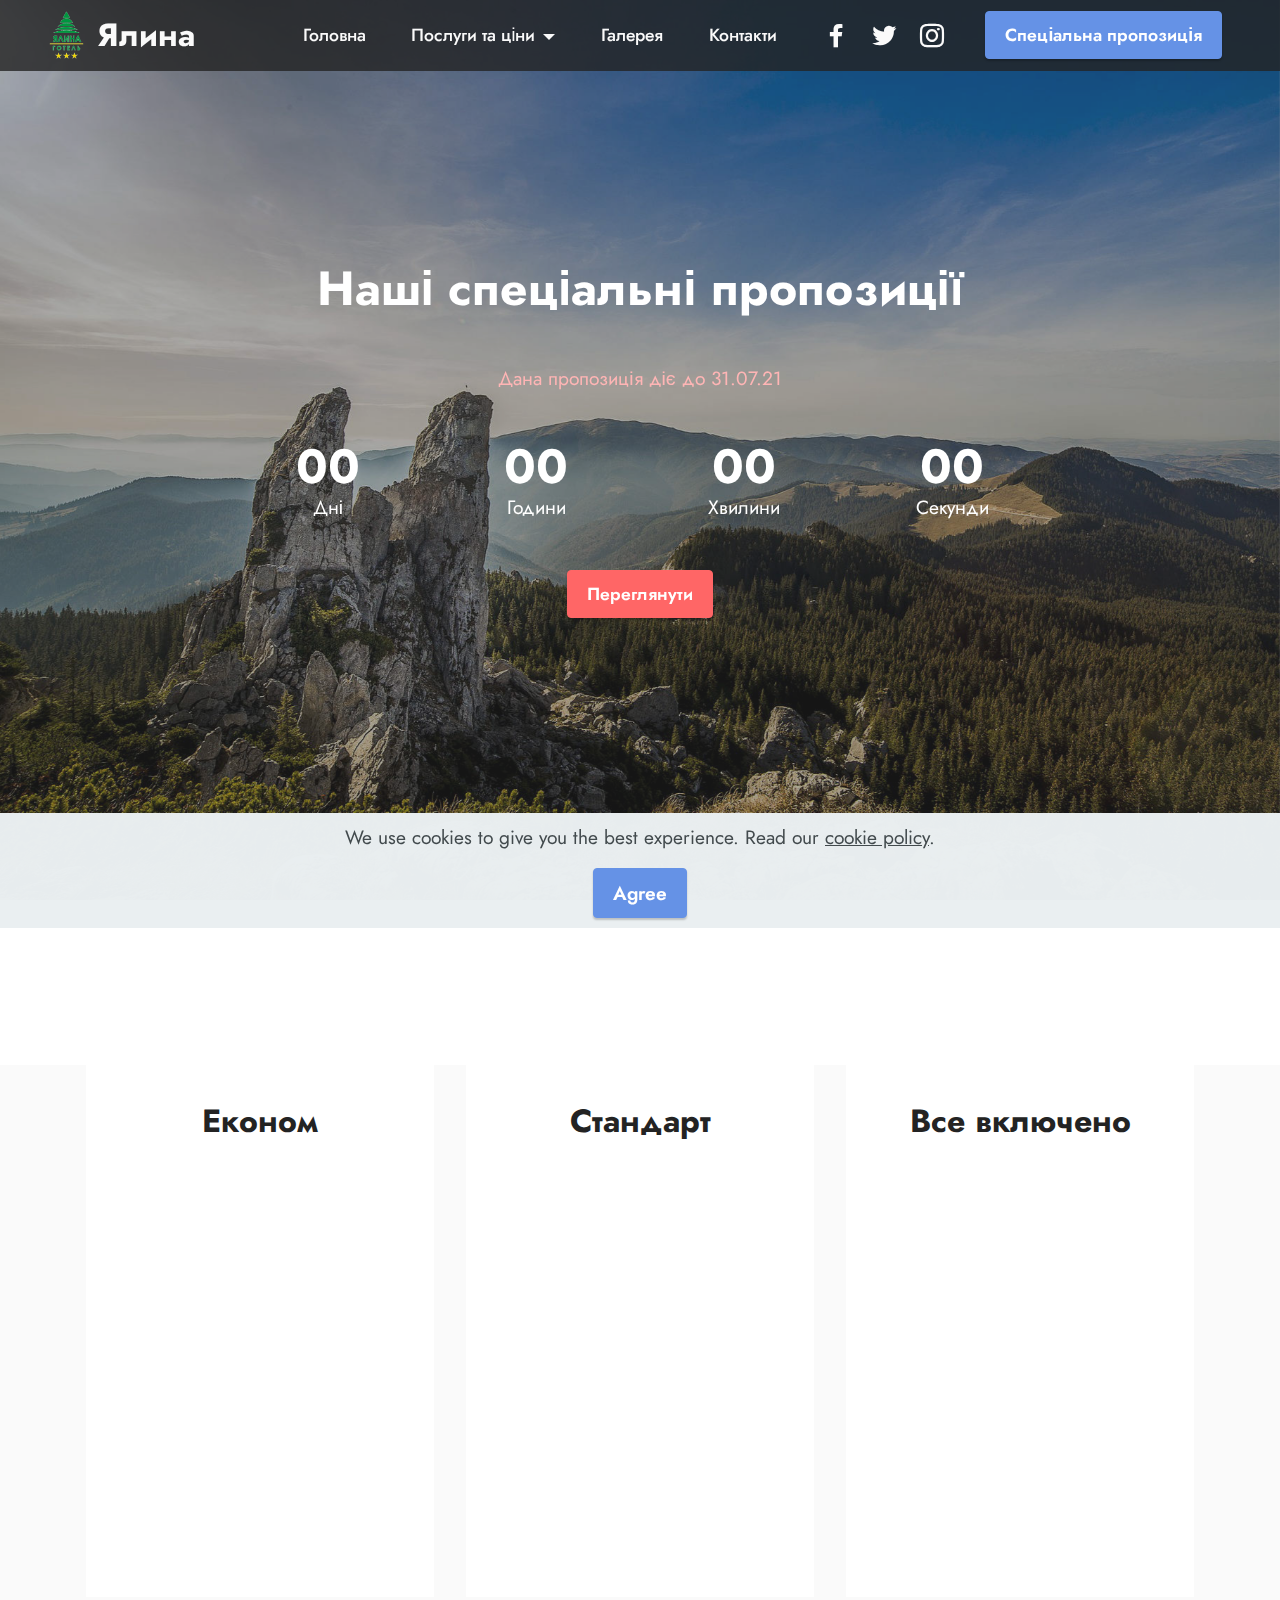
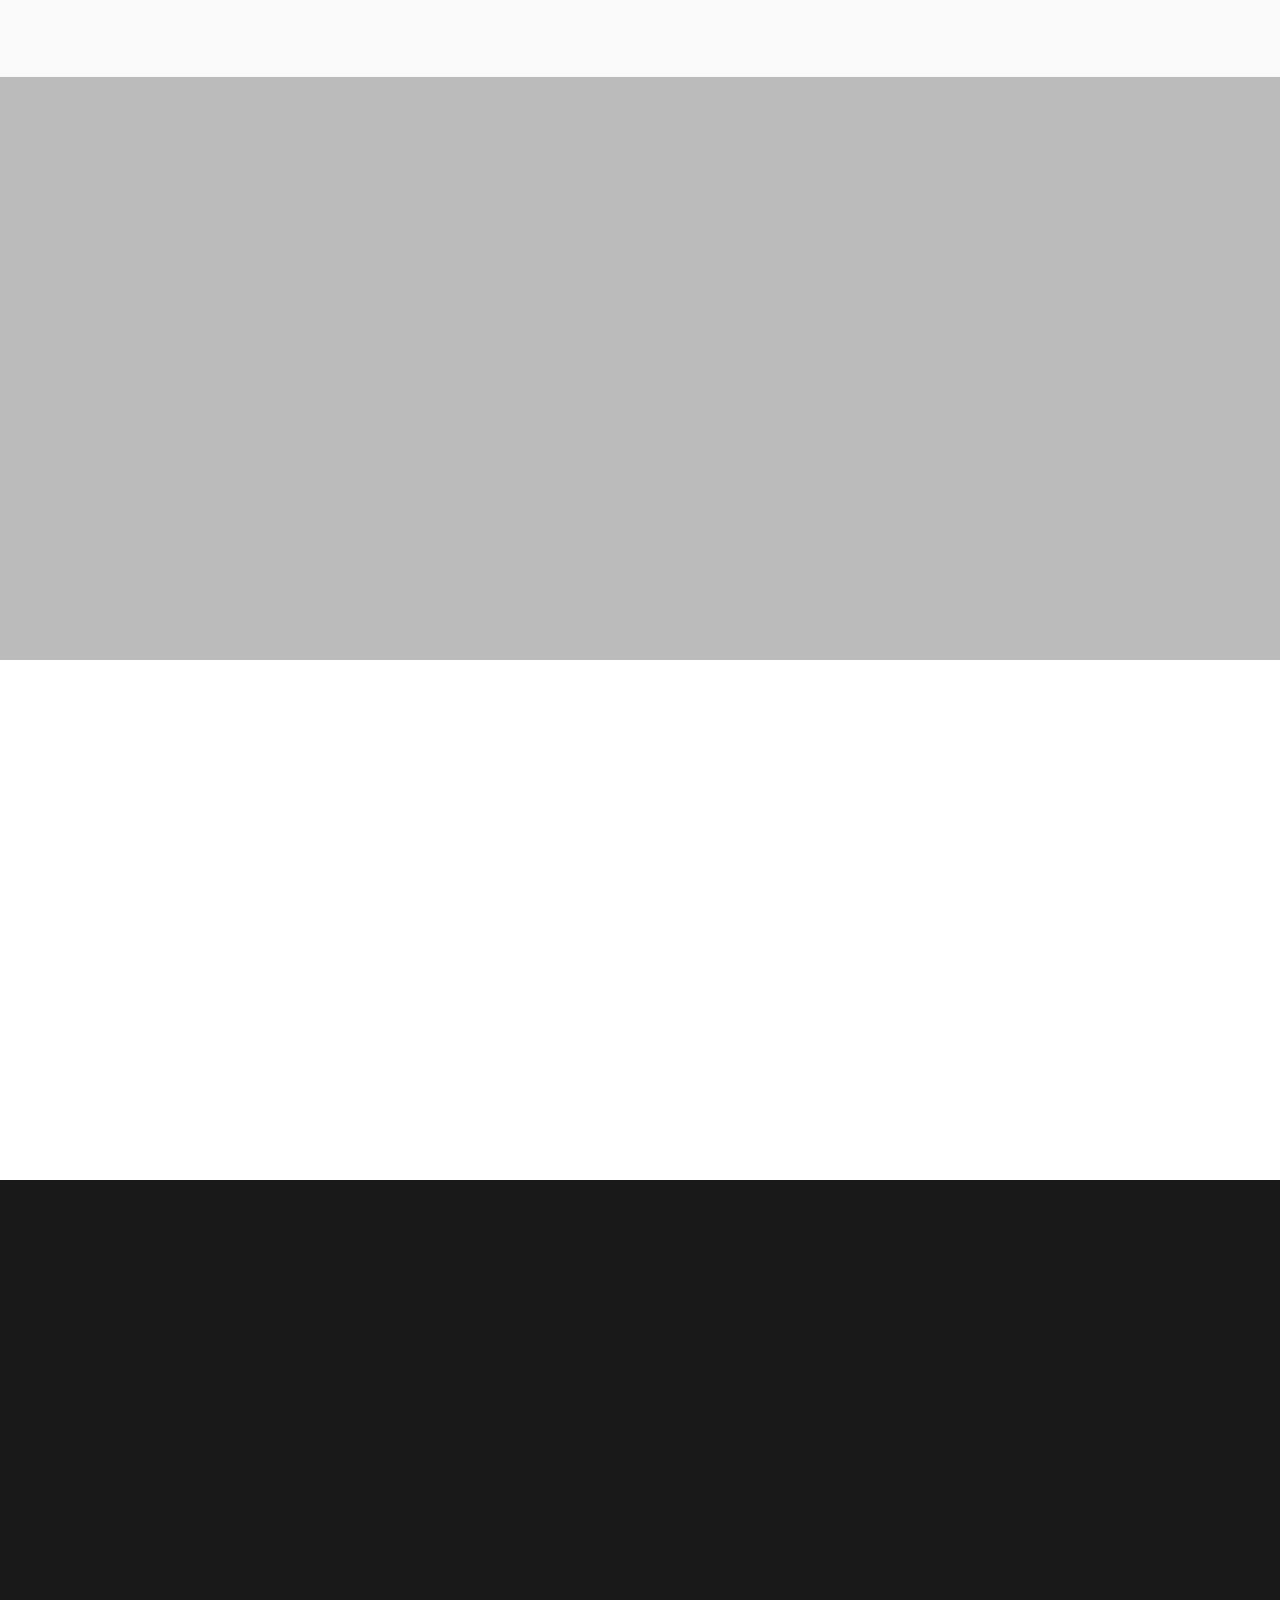
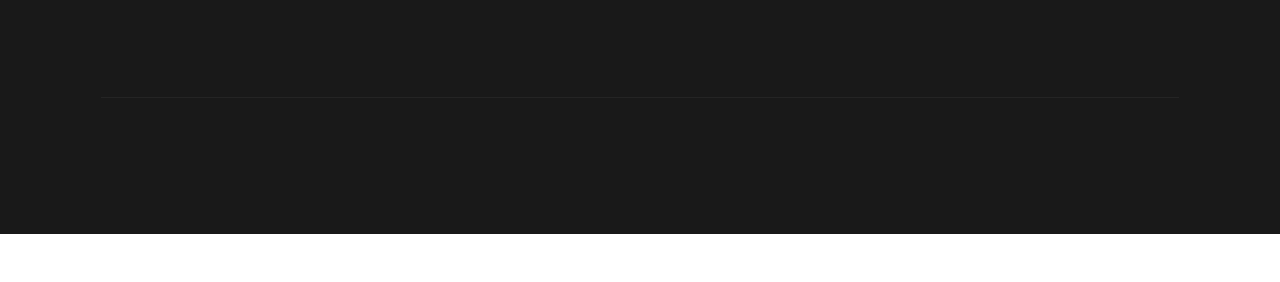
==== commit 60e16c89: "Update specilna-propozucia.html" ====
--- a/specilna-propozucia.html
+++ b/specilna-propozucia.html
@@ -224,7 +224,7 @@
                             <input type="text" name="name" placeholder="Ім'я" data-form-field="name" class="form-control" value="" id="name-form3-z">
                         </div>
                         <div class="col-lg-12 col-md col-sm-12 form-group" data-for="email">
-                            <input type="email" name="email" placeholder="№ телефону" data-form-field="email" class="form-control" value="" id="email-form3-z">
+                            <input type="tel" name="email" placeholder="№ телефону" data-form-field="email" class="form-control" value="" id="email-form3-z">
                         </div>
                         <div class="col-md-auto col-12 mbr-section-btn"><button type="submit" class="btn btn-black display-4">ЗАМОВИТИ</button></div>
                     </div>
@@ -389,4 +389,4 @@
    <div id="scrollToTop" class="scrollToTop mbr-arrow-up"><a style="text-align: center;"><i class="mbr-arrow-up-icon mbr-arrow-up-icon-cm cm-icon cm-icon-smallarrow-up"></i></a></div>
     <input name="animation" type="hidden">
   </body>
-</html>+</html>
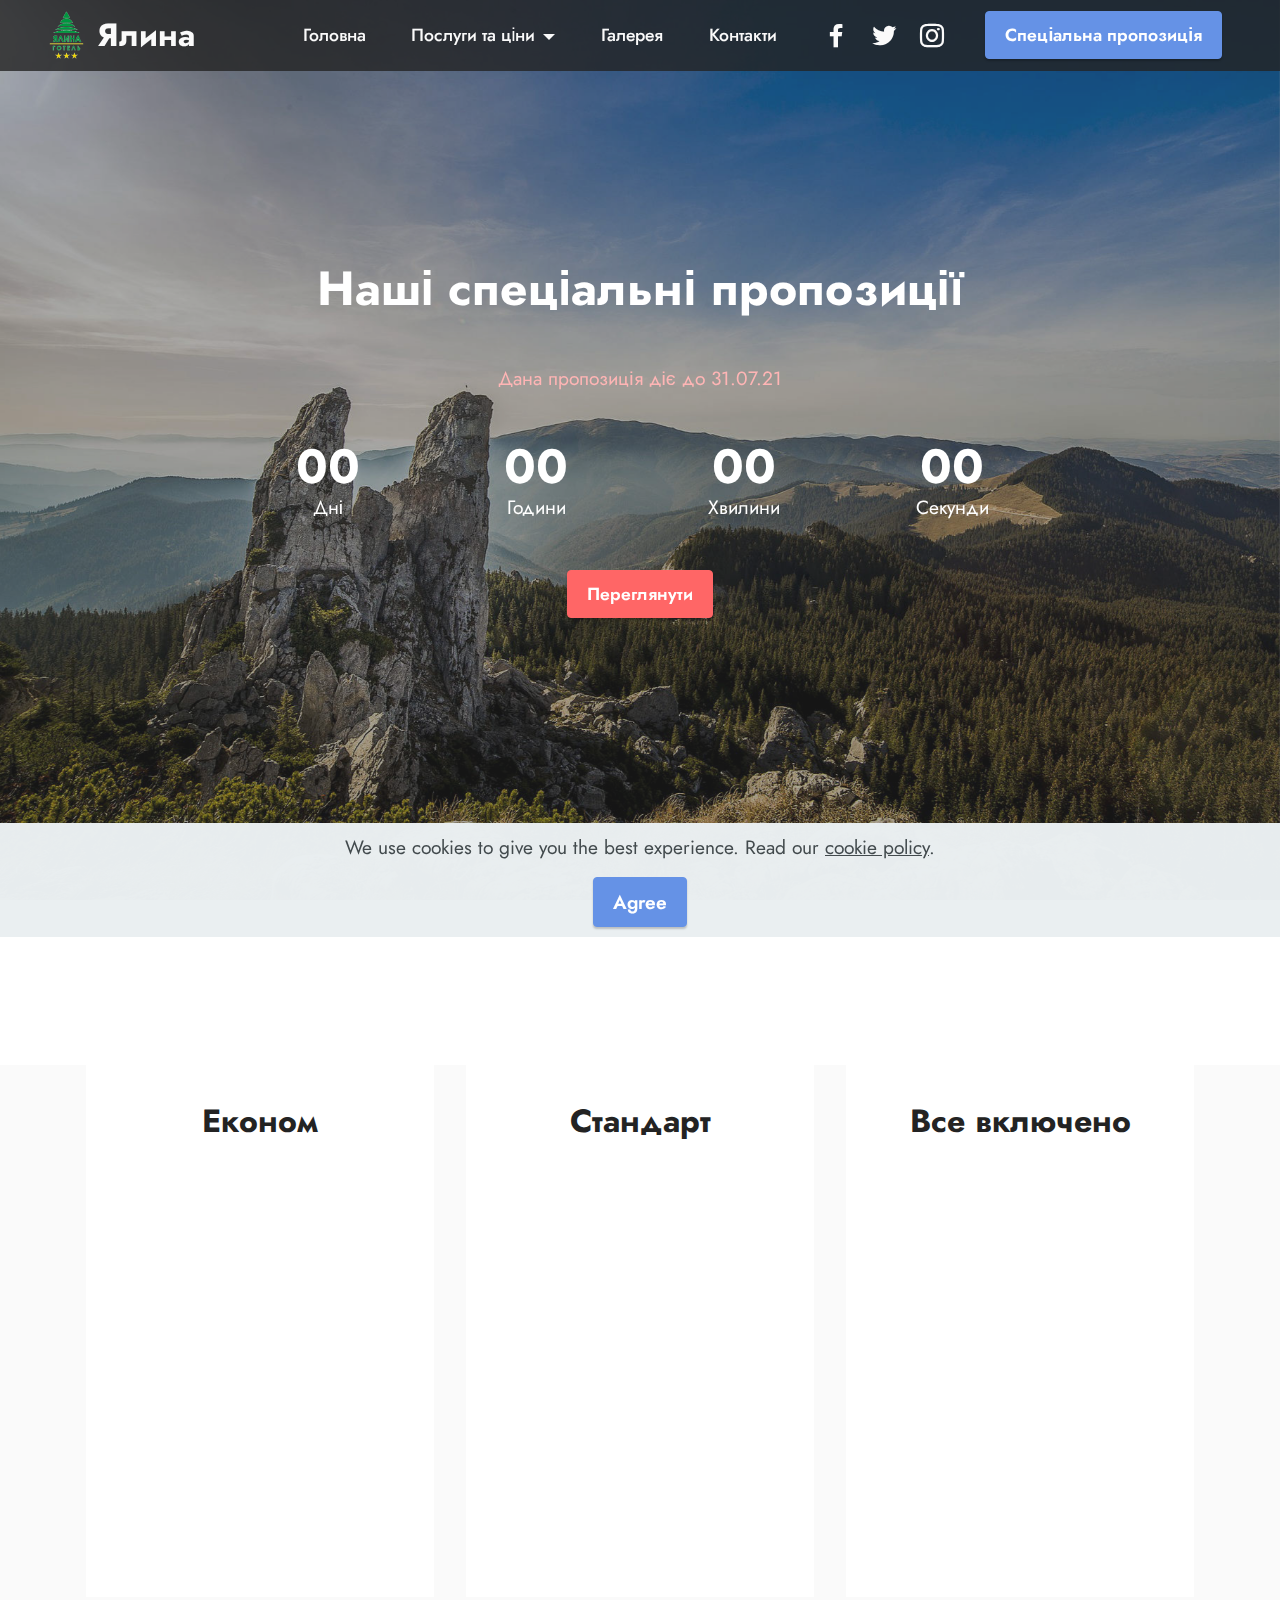
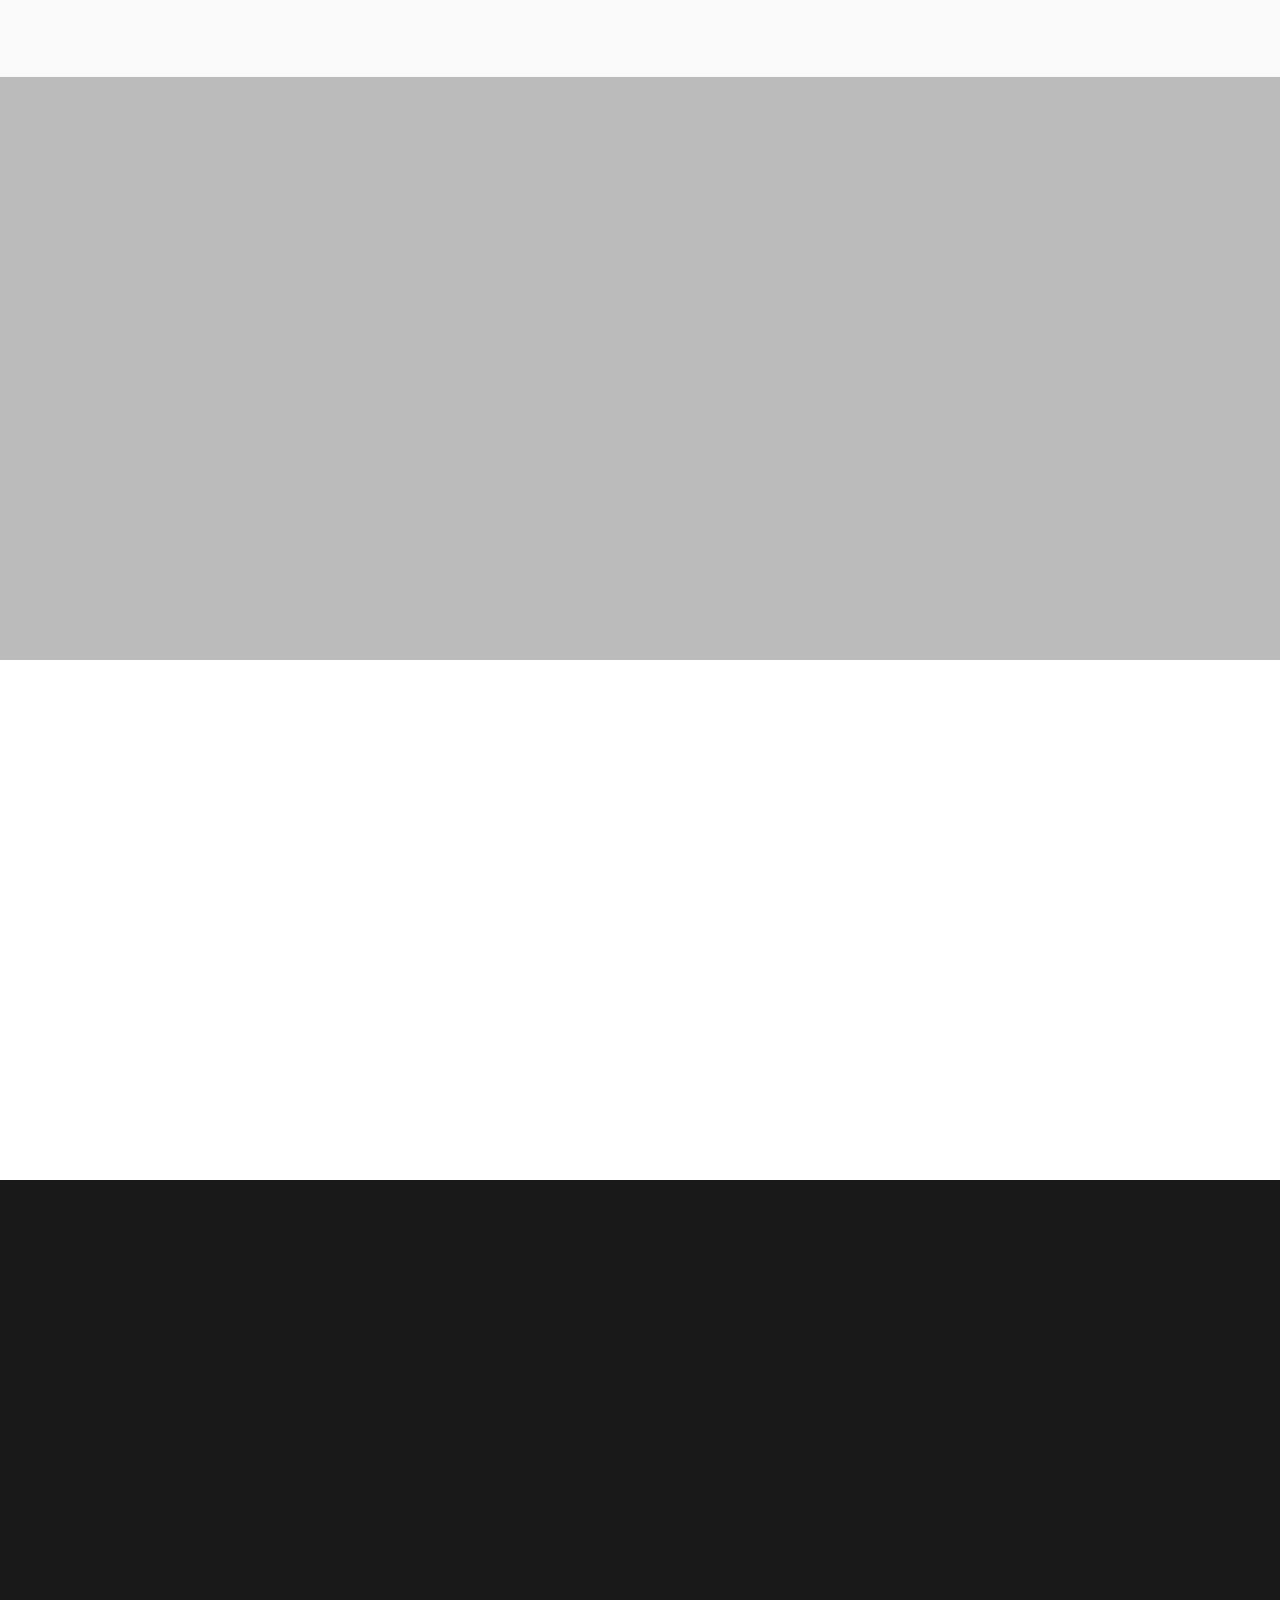
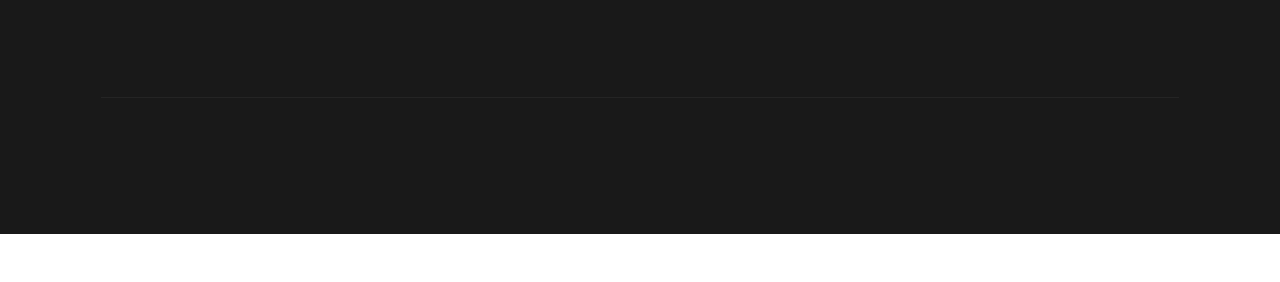
==== commit 7d844c2a: "Update specilna-propozucia.html" ====
--- a/specilna-propozucia.html
+++ b/specilna-propozucia.html
@@ -218,13 +218,13 @@
                             <h1 class="mbr-section-title mb-4 display-2">Скористатись пропозицією</h1>
                         </div>
                         <div class="col-lg-12 col-md-12 col-sm-12">
-                            <p class="mbr-text mbr-fonts-style mb-4 display-7">Ми Вам зателефонуємо</p>
+                            <p class="mbr-text mbr-fonts-style mb-4 display-7">Ми Вам відповімо</p>
                         </div>
                         <div data-for="name" class="col-lg-12 col-md col-sm-12 form-group">
                             <input type="text" name="name" placeholder="Ім'я" data-form-field="name" class="form-control" value="" id="name-form3-z">
                         </div>
                         <div class="col-lg-12 col-md col-sm-12 form-group" data-for="email">
-                            <input type="tel" name="email" placeholder="№ телефону" data-form-field="email" class="form-control" value="" id="email-form3-z">
+                            <input type="email" name="email" placeholder="Email" data-form-field="email" class="form-control" value="" id="email-form3-z">
                         </div>
                         <div class="col-md-auto col-12 mbr-section-btn"><button type="submit" class="btn btn-black display-4">ЗАМОВИТИ</button></div>
                     </div>
